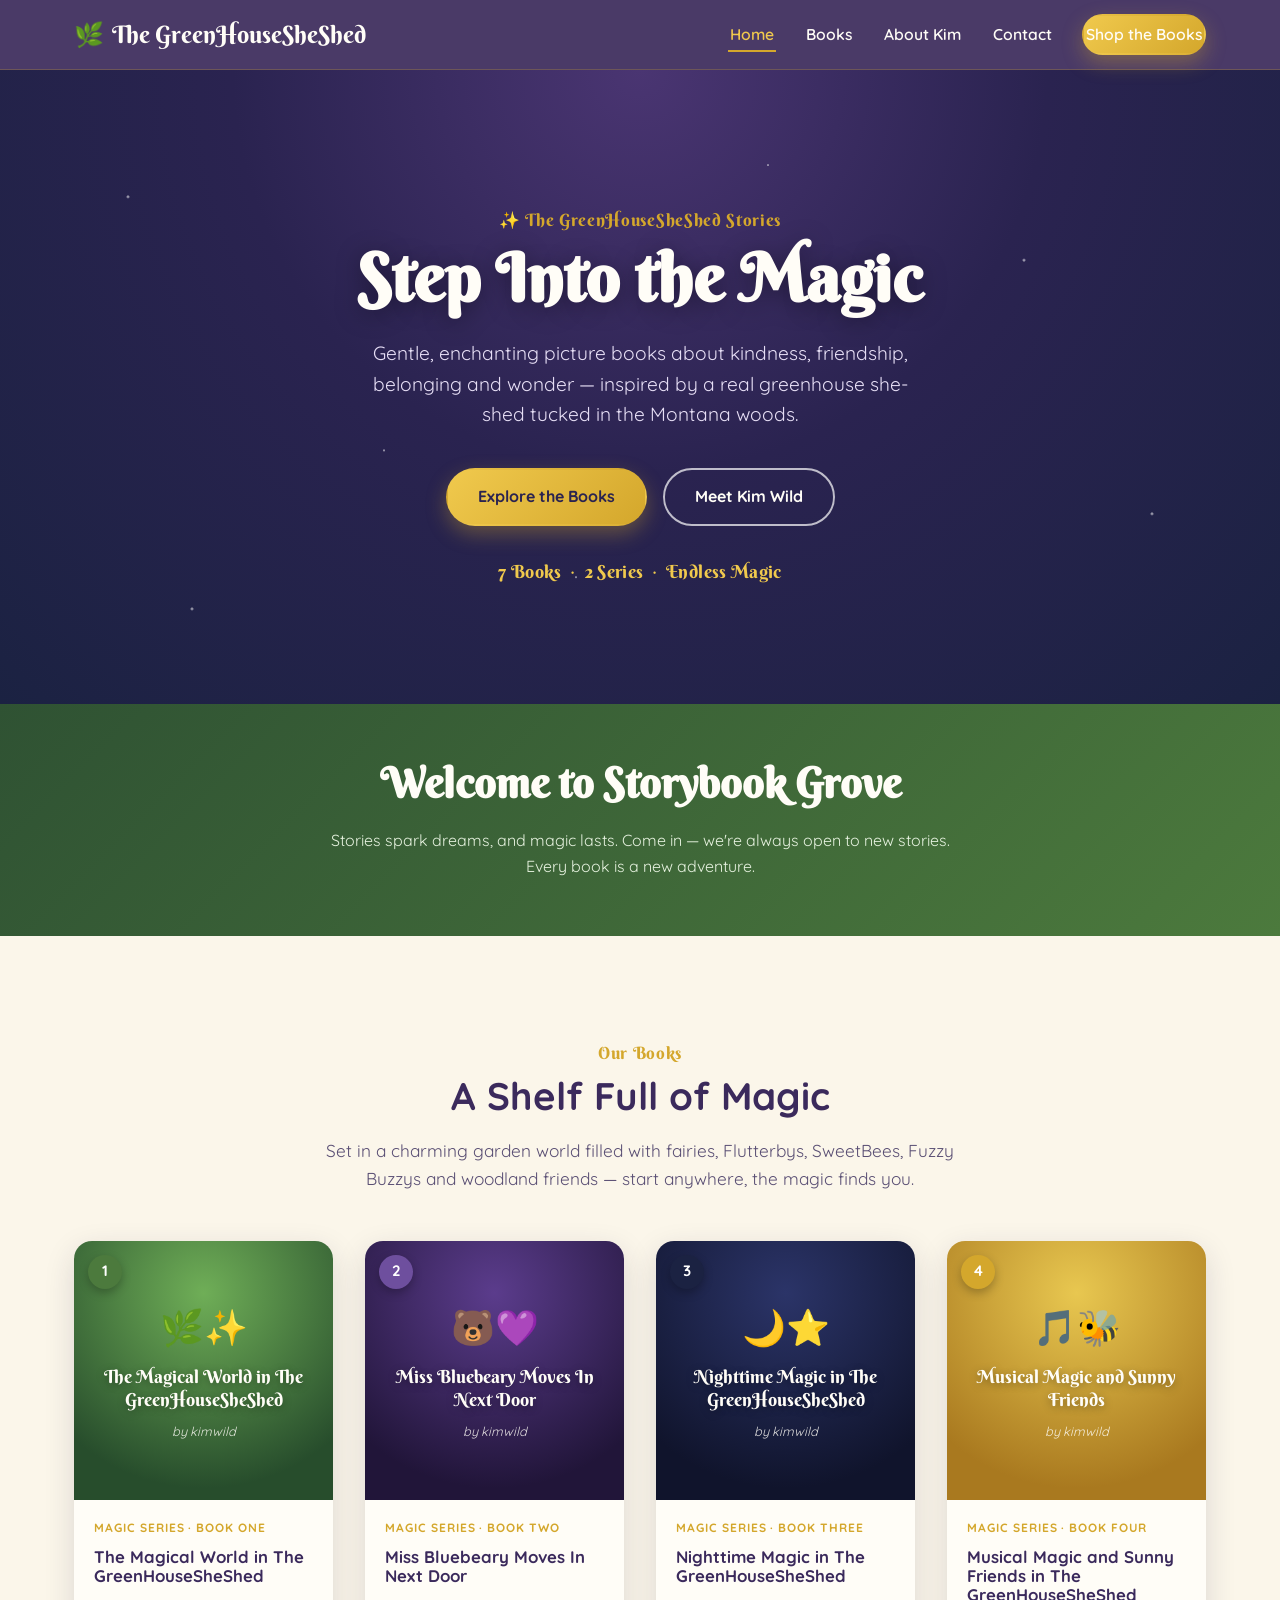
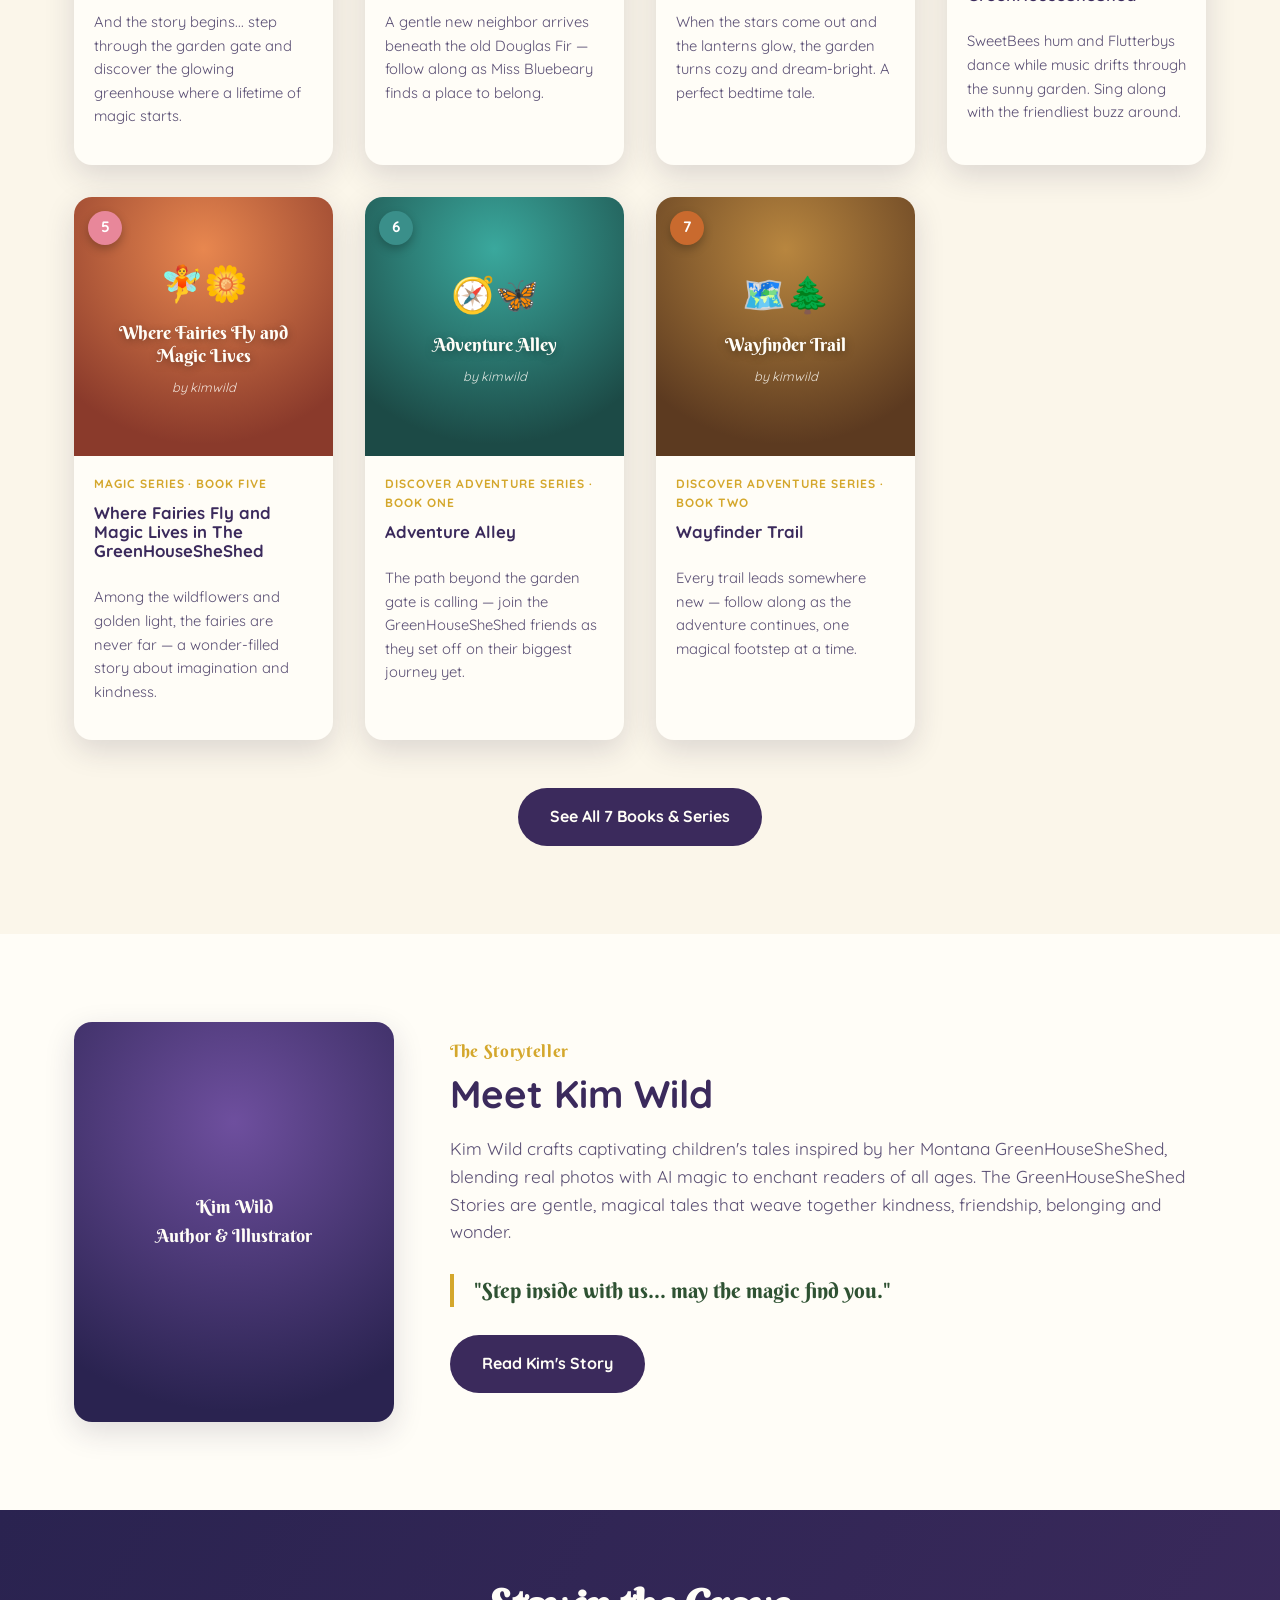
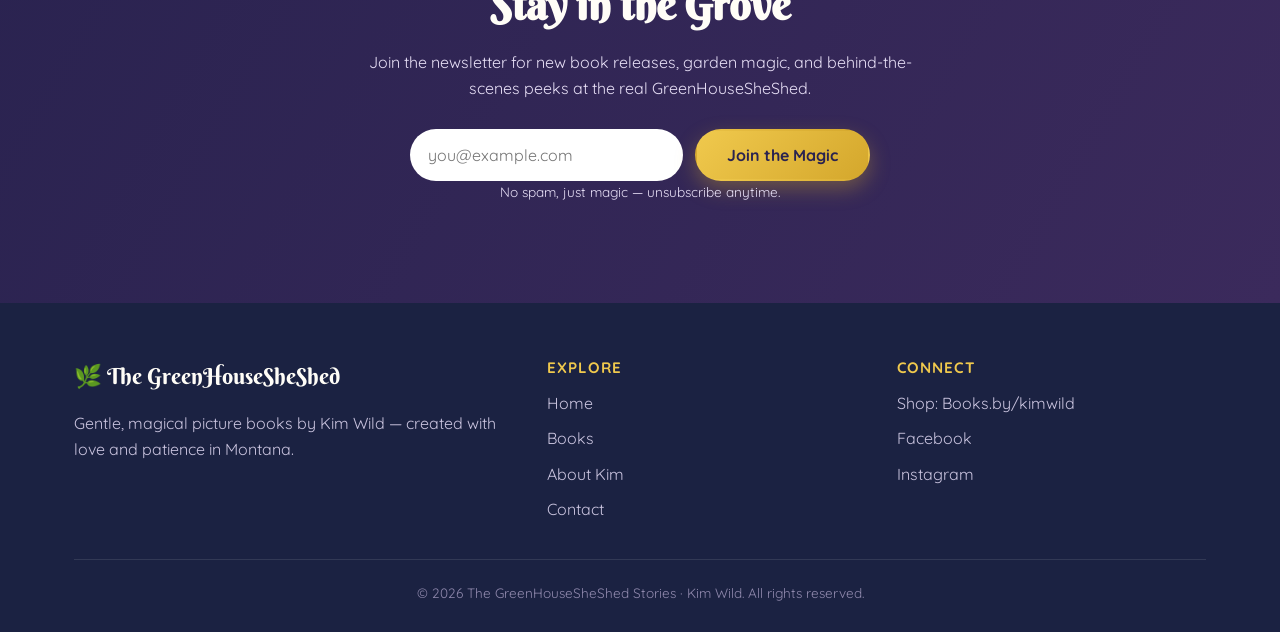
==== index.html @ 8b55487d "Build The GreenHouseSheShed Stories website Whimsical 4-page static site for Kim Wild's children's b" ====
<!doctype html>
<html lang="en">
<head>
<meta charset="UTF-8">
<meta name="viewport" content="width=device-width, initial-scale=1.0">
<title>The GreenHouseSheShed Stories | Children's Books by Kim Wild</title>
<meta name="description" content="Enchanting children's picture books by Kim Wild, inspired by her real Montana GreenHouseSheShed. 7 books, 2 series, endless magic. Meet fairies, Flutterbys, SweetBees and Miss Bluebeary the bear cub.">
<link rel="icon" href="data:image/svg+xml,<svg xmlns=%22http://www.w3.org/2000/svg%22 viewBox=%220 0 100 100%22><text y=%22.9em%22 font-size=%2290%22>🌿</text></svg>">
<link rel="stylesheet" href="assets/css/style.css">
</head>
<body>

<header class="site-header">
  <nav class="nav">
    <a href="index.html" class="logo"><span class="leaf">🌿</span> The GreenHouseSheShed</a>
    <ul class="nav-links">
      <li><a href="index.html" class="active">Home</a></li>
      <li><a href="books.html">Books</a></li>
      <li><a href="about.html">About Kim</a></li>
      <li><a href="contact.html">Contact</a></li>
      <li><a href="https://books.by/kimwild" target="_blank" rel="noopener" class="btn btn-gold btn-small">Shop the Books</a></li>
    </ul>
    <button class="nav-toggle" aria-label="Toggle menu" aria-expanded="false">☰</button>
  </nav>
</header>

<section class="hero">
  <div class="container hero-content">
    <p class="eyebrow">✨ The GreenHouseSheShed Stories</p>
    <h1>Step Into the Magic</h1>
    <p class="tagline">Gentle, enchanting picture books about kindness, friendship, belonging and wonder — inspired by a real greenhouse she-shed tucked in the Montana woods.</p>
    <div class="hero-cta">
      <a href="books.html" class="btn btn-gold">Explore the Books</a>
      <a href="about.html" class="btn btn-outline">Meet Kim Wild</a>
    </div>
    <p class="hero-stat">7 Books &nbsp;·&nbsp; 2 Series &nbsp;·&nbsp; Endless Magic</p>
  </div>
</section>

<section class="grove-banner">
  <div class="container">
    <h2>Welcome to Storybook Grove</h2>
    <p>Stories spark dreams, and magic lasts. Come in — we're always open to new stories. Every book is a new adventure.</p>
  </div>
</section>

<section id="books">
  <div class="container">
    <p class="eyebrow center" style="display:block">Our Books</p>
    <h2 class="section-title center">A Shelf Full of Magic</h2>
    <p class="section-lede center">Set in a charming garden world filled with fairies, Flutterbys, SweetBees, Fuzzy Buzzys and woodland friends — start anywhere, the magic finds you.</p>

    <div class="book-grid">

      <article class="book-card">
        <div class="book-number n1">1</div>
        <div class="cover cover-1">
          <img src="assets/images/covers/book-1-the-magical-world.jpg" alt="The Magical World in The GreenHouseSheShed book cover" loading="lazy" onerror="this.remove()">
          <div class="cover-fallback">
            <div class="glyph">🌿✨</div>
            <div class="cf-title">The Magical World in The GreenHouseSheShed</div>
            <div class="cf-by">by kimwild</div>
          </div>
        </div>
        <div class="book-body">
          <span class="book-series-tag">Magic Series · Book One</span>
          <h3 class="book-title">The Magical World in The GreenHouseSheShed</h3>
          <p class="book-blurb">And the story begins... step through the garden gate and discover the glowing greenhouse where a lifetime of magic starts.</p>
        </div>
      </article>

      <article class="book-card">
        <div class="book-number n2">2</div>
        <div class="cover cover-2">
          <img src="assets/images/covers/book-2-miss-bluebeary.jpg" alt="Miss Bluebeary Moves In Next Door book cover" loading="lazy" onerror="this.remove()">
          <div class="cover-fallback">
            <div class="glyph">🐻💜</div>
            <div class="cf-title">Miss Bluebeary Moves In Next Door</div>
            <div class="cf-by">by kimwild</div>
          </div>
        </div>
        <div class="book-body">
          <span class="book-series-tag">Magic Series · Book Two</span>
          <h3 class="book-title">Miss Bluebeary Moves In Next Door</h3>
          <p class="book-blurb">A gentle new neighbor arrives beneath the old Douglas Fir — follow along as Miss Bluebeary finds a place to belong.</p>
        </div>
      </article>

      <article class="book-card">
        <div class="book-number n3">3</div>
        <div class="cover cover-3">
          <img src="assets/images/covers/book-3-nighttime-magic.jpg" alt="Nighttime Magic in The GreenHouseSheShed book cover" loading="lazy" onerror="this.remove()">
          <div class="cover-fallback">
            <div class="glyph">🌙⭐</div>
            <div class="cf-title">Nighttime Magic in The GreenHouseSheShed</div>
            <div class="cf-by">by kimwild</div>
          </div>
        </div>
        <div class="book-body">
          <span class="book-series-tag">Magic Series · Book Three</span>
          <h3 class="book-title">Nighttime Magic in The GreenHouseSheShed</h3>
          <p class="book-blurb">When the stars come out and the lanterns glow, the garden turns cozy and dream-bright. A perfect bedtime tale.</p>
        </div>
      </article>

      <article class="book-card">
        <div class="book-number n4">4</div>
        <div class="cover cover-4">
          <img src="assets/images/covers/book-4-musical-magic.jpg" alt="Musical Magic and Sunny Friends in The GreenHouseSheShed book cover" loading="lazy" onerror="this.remove()">
          <div class="cover-fallback">
            <div class="glyph">🎵🐝</div>
            <div class="cf-title">Musical Magic and Sunny Friends</div>
            <div class="cf-by">by kimwild</div>
          </div>
        </div>
        <div class="book-body">
          <span class="book-series-tag">Magic Series · Book Four</span>
          <h3 class="book-title">Musical Magic and Sunny Friends in The GreenHouseSheShed</h3>
          <p class="book-blurb">SweetBees hum and Flutterbys dance while music drifts through the sunny garden. Sing along with the friendliest buzz around.</p>
        </div>
      </article>

      <article class="book-card">
        <div class="book-number n5">5</div>
        <div class="cover cover-5">
          <img src="assets/images/covers/book-5-where-fairies-fly.jpg" alt="Where Fairies Fly and Magic Lives book cover" loading="lazy" onerror="this.remove()">
          <div class="cover-fallback">
            <div class="glyph">🧚🌼</div>
            <div class="cf-title">Where Fairies Fly and Magic Lives</div>
            <div class="cf-by">by kimwild</div>
          </div>
        </div>
        <div class="book-body">
          <span class="book-series-tag">Magic Series · Book Five</span>
          <h3 class="book-title">Where Fairies Fly and Magic Lives in The GreenHouseSheShed</h3>
          <p class="book-blurb">Among the wildflowers and golden light, the fairies are never far — a wonder-filled story about imagination and kindness.</p>
        </div>
      </article>

      <article class="book-card">
        <div class="book-number n6">6</div>
        <div class="cover cover-6">
          <img src="assets/images/covers/book-6-adventure-alley.jpg" alt="Adventure Alley book cover" loading="lazy" onerror="this.remove()">
          <div class="cover-fallback">
            <div class="glyph">🧭🦋</div>
            <div class="cf-title">Adventure Alley</div>
            <div class="cf-by">by kimwild</div>
          </div>
        </div>
        <div class="book-body">
          <span class="book-series-tag">Discover Adventure Series · Book One</span>
          <h3 class="book-title">Adventure Alley</h3>
          <p class="book-blurb">The path beyond the garden gate is calling — join the GreenHouseSheShed friends as they set off on their biggest journey yet.</p>
        </div>
      </article>

      <article class="book-card">
        <div class="book-number n7">7</div>
        <div class="cover cover-7">
          <img src="assets/images/covers/book-7-wayfinder-trail.jpg" alt="Wayfinder Trail book cover" loading="lazy" onerror="this.remove()">
          <div class="cover-fallback">
            <div class="glyph">🗺️🌲</div>
            <div class="cf-title">Wayfinder Trail</div>
            <div class="cf-by">by kimwild</div>
          </div>
        </div>
        <div class="book-body">
          <span class="book-series-tag">Discover Adventure Series · Book Two</span>
          <h3 class="book-title">Wayfinder Trail</h3>
          <p class="book-blurb">Every trail leads somewhere new — follow along as the adventure continues, one magical footstep at a time.</p>
        </div>
      </article>

    </div>

    <div class="center" style="margin-top:48px">
      <a href="books.html" class="btn btn-purple">See All 7 Books &amp; Series</a>
    </div>
  </div>
</section>

<section style="background:var(--cream-light)">
  <div class="container about-grid">
    <div class="portrait">
      <img src="assets/images/author-kim-wild.jpg" alt="Kim Wild, author and illustrator" loading="lazy" onerror="this.remove()">
      <div class="portrait-fallback">Kim Wild<br>Author &amp; Illustrator</div>
    </div>
    <div>
      <p class="eyebrow">The Storyteller</p>
      <h2 class="section-title">Meet Kim Wild</h2>
      <p class="section-lede" style="max-width:none">Kim Wild crafts captivating children's tales inspired by her Montana GreenHouseSheShed, blending real photos with AI magic to enchant readers of all ages. The GreenHouseSheShed Stories are gentle, magical tales that weave together kindness, friendship, belonging and wonder.</p>
      <p class="pull-quote">"Step inside with us… may the magic find you."</p>
      <a href="about.html" class="btn btn-purple">Read Kim's Story</a>
    </div>
  </div>
</section>

<section class="cta-band">
  <div class="container">
    <h2>Stay in the Grove</h2>
    <p>Join the newsletter for new book releases, garden magic, and behind-the-scenes peeks at the real GreenHouseSheShed.</p>
    <form class="signup-form">
      <input type="email" placeholder="you@example.com" required aria-label="Email address">
      <button type="submit" class="btn btn-gold">Join the Magic</button>
    </form>
    <p class="form-note">No spam, just magic — unsubscribe anytime.</p>
  </div>
</section>

<footer class="site-footer">
  <div class="container">
    <div class="footer-grid">
      <div>
        <div class="footer-logo">🌿 The GreenHouseSheShed</div>
        <p>Gentle, magical picture books by Kim Wild — created with love and patience in Montana.</p>
      </div>
      <div class="footer-col">
        <h4>Explore</h4>
        <ul>
          <li><a href="index.html">Home</a></li>
          <li><a href="books.html">Books</a></li>
          <li><a href="about.html">About Kim</a></li>
          <li><a href="contact.html">Contact</a></li>
        </ul>
      </div>
      <div class="footer-col">
        <h4>Connect</h4>
        <ul>
          <li><a href="https://books.by/kimwild" target="_blank" rel="noopener">Shop: Books.by/kimwild</a></li>
          <li><a href="https://facebook.com/thegreenhousesheshed" target="_blank" rel="noopener">Facebook</a></li>
          <li><a href="https://instagram.com/byKimWild" target="_blank" rel="noopener">Instagram</a></li>
        </ul>
      </div>
    </div>
    <div class="footer-bottom">&copy; <span id="year"></span> The GreenHouseSheShed Stories · Kim Wild. All rights reserved.</div>
  </div>
</footer>

<script src="assets/js/main.js"></script>
<script>document.getElementById('year').textContent = new Date().getFullYear();</script>
</body>
</html>
---- assets/css/style.css ----
/* ==========================================================================
   The GreenHouseSheShed Stories — site styles
   ========================================================================== */

@import url('https://fonts.googleapis.com/css2?family=Berkshire+Swash&family=Quicksand:wght@400;500;600;700&display=swap');

:root {
  --purple-deep: #3b2a5c;
  --purple-twilight: #2a2350;
  --purple-soft: #6e4f9e;
  --green-forest: #2f5233;
  --green-meadow: #4c7a3d;
  --green-light: #7fae62;
  --gold: #d4a72c;
  --gold-light: #f0c94d;
  --pink: #e8879a;
  --teal: #3a8f8a;
  --blue-night: #1b2242;
  --cream: #fbf6ea;
  --cream-light: #fffdf7;
  --ink: #2b2340;
  --ink-soft: #5a4f74;
  --shadow: 0 10px 30px rgba(43, 35, 64, 0.15);
  --radius: 18px;
  --font-display: 'Berkshire Swash', cursive;
  --font-body: 'Quicksand', sans-serif;
}

* { box-sizing: border-box; }

html { scroll-behavior: smooth; }

body {
  margin: 0;
  font-family: var(--font-body);
  color: var(--ink);
  background: var(--cream);
  line-height: 1.6;
  overflow-x: hidden;
}

img { max-width: 100%; display: block; }

a { color: inherit; text-decoration: none; }

h1, h2, h3, h4 { margin: 0 0 0.5em; font-weight: 700; line-height: 1.15; }

.container {
  width: 100%;
  max-width: 1180px;
  margin: 0 auto;
  padding: 0 24px;
}

.eyebrow {
  display: inline-block;
  font-family: var(--font-display);
  font-size: 1.05rem;
  color: var(--gold);
  letter-spacing: 0.04em;
  margin-bottom: 0.4em;
}

.section-title {
  font-size: clamp(1.8rem, 3vw, 2.6rem);
  color: var(--purple-deep);
}

.section-lede {
  max-width: 640px;
  color: var(--ink-soft);
  font-size: 1.08rem;
}

.center { text-align: center; margin-left: auto; margin-right: auto; }

section { padding: 88px 0; position: relative; }

.divider {
  display: flex;
  justify-content: center;
  margin: 8px 0 40px;
  color: var(--gold);
  font-size: 1.3rem;
  letter-spacing: 0.5em;
  opacity: 0.7;
}

/* ---------- Buttons ---------- */

.btn {
  display: inline-flex;
  align-items: center;
  gap: 8px;
  padding: 14px 30px;
  border-radius: 999px;
  font-family: var(--font-body);
  font-weight: 700;
  font-size: 1rem;
  border: 2px solid transparent;
  cursor: pointer;
  transition: transform 0.2s ease, box-shadow 0.2s ease, background 0.2s ease, color 0.2s ease;
}

.btn:hover { transform: translateY(-2px); }

.btn-gold {
  background: linear-gradient(135deg, var(--gold-light), var(--gold));
  color: var(--purple-twilight);
  box-shadow: 0 8px 20px rgba(212, 167, 44, 0.35);
}
.btn-gold:hover { box-shadow: 0 12px 26px rgba(212, 167, 44, 0.45); }

.btn-outline {
  background: transparent;
  border-color: rgba(255, 255, 255, 0.7);
  color: var(--cream-light);
}
.btn-outline:hover { background: rgba(255, 255, 255, 0.12); }

.btn-purple {
  background: var(--purple-deep);
  color: var(--cream-light);
}
.btn-purple:hover { background: var(--purple-twilight); }

.btn-small { padding: 10px 20px; font-size: 0.9rem; }

/* ---------- Header / Nav ---------- */

.site-header {
  position: sticky;
  top: 0;
  z-index: 100;
  background: rgba(59, 42, 92, 0.92);
  backdrop-filter: blur(8px);
  border-bottom: 1px solid rgba(212, 167, 44, 0.25);
}

.nav {
  display: flex;
  align-items: center;
  justify-content: space-between;
  padding: 14px 24px;
  max-width: 1180px;
  margin: 0 auto;
}

.logo {
  font-family: var(--font-display);
  font-size: 1.5rem;
  color: var(--cream-light);
  display: flex;
  align-items: center;
  gap: 8px;
}
.logo .leaf { color: var(--green-light); }

.nav-links {
  display: flex;
  align-items: center;
  gap: 28px;
  list-style: none;
  margin: 0;
  padding: 0;
}

.nav-links a {
  color: var(--cream-light);
  font-weight: 600;
  font-size: 0.98rem;
  padding: 6px 2px;
  border-bottom: 2px solid transparent;
  transition: border-color 0.2s ease, color 0.2s ease;
}

.nav-links a:hover,
.nav-links a.active {
  border-color: var(--gold);
  color: var(--gold-light);
}

.nav-toggle {
  display: none;
  background: none;
  border: none;
  color: var(--cream-light);
  font-size: 1.6rem;
  cursor: pointer;
}

/* ---------- Hero ---------- */

.hero {
  position: relative;
  padding: 120px 0 100px;
  background: radial-gradient(ellipse at top, #4a3572 0%, var(--purple-twilight) 45%, var(--blue-night) 100%);
  color: var(--cream-light);
  overflow: hidden;
  text-align: center;
}

.hero::before,
.hero::after {
  content: '';
  position: absolute;
  inset: 0;
  background-image:
    radial-gradient(2px 2px at 10% 20%, #fff, transparent),
    radial-gradient(2px 2px at 80% 30%, #fff, transparent),
    radial-gradient(1.5px 1.5px at 60% 15%, #fff, transparent),
    radial-gradient(1.5px 1.5px at 30% 60%, #fff, transparent),
    radial-gradient(2px 2px at 90% 70%, #fff, transparent),
    radial-gradient(1.5px 1.5px at 45% 80%, #fff, transparent),
    radial-gradient(2px 2px at 15% 85%, #fff, transparent);
  opacity: 0.55;
  animation: twinkle 4s ease-in-out infinite alternate;
  pointer-events: none;
}
.hero::after { animation-delay: 2s; opacity: 0.3; }

@keyframes twinkle {
  from { opacity: 0.2; }
  to { opacity: 0.6; }
}

.hero-content { position: relative; z-index: 2; max-width: 760px; margin: 0 auto; }

.hero h1 {
  font-family: var(--font-display);
  font-size: clamp(2.4rem, 5.5vw, 4.2rem);
  color: var(--cream-light);
  text-shadow: 0 4px 24px rgba(0,0,0,0.35);
  margin-bottom: 0.3em;
}

.hero p.tagline {
  font-size: 1.2rem;
  color: #e6def5;
  max-width: 560px;
  margin: 0 auto 2em;
}

.hero-cta { display: flex; gap: 16px; justify-content: center; flex-wrap: wrap; margin-bottom: 2em; }

.hero-stat {
  font-family: var(--font-display);
  color: var(--gold-light);
  font-size: 1.1rem;
  letter-spacing: 0.02em;
}

.greenhouse-silhouette {
  position: absolute;
  bottom: -10px;
  left: 50%;
  transform: translateX(-50%);
  width: min(900px, 120%);
  opacity: 0.9;
  z-index: 1;
}

/* ---------- Storybook Grove banner ---------- */

.grove-banner {
  background: linear-gradient(135deg, var(--green-forest), var(--green-meadow));
  color: var(--cream-light);
  padding: 56px 0;
  text-align: center;
}
.grove-banner h2 {
  font-family: var(--font-display);
  font-size: clamp(1.8rem, 3.5vw, 2.6rem);
  color: var(--cream-light);
}
.grove-banner p { color: #e5f1de; max-width: 620px; margin: 0 auto; }

/* ---------- Book shelf / grid ---------- */

.book-grid {
  display: grid;
  grid-template-columns: repeat(auto-fit, minmax(210px, 1fr));
  gap: 32px;
  margin-top: 48px;
}

.book-card {
  background: var(--cream-light);
  border-radius: var(--radius);
  box-shadow: var(--shadow);
  overflow: hidden;
  display: flex;
  flex-direction: column;
  transition: transform 0.25s ease, box-shadow 0.25s ease;
  position: relative;
}
.book-card:hover { transform: translateY(-6px); box-shadow: 0 18px 38px rgba(43,35,64,0.22); }

.book-number {
  position: absolute;
  top: 14px;
  left: 14px;
  z-index: 3;
  width: 34px;
  height: 34px;
  border-radius: 50%;
  display: flex;
  align-items: center;
  justify-content: center;
  color: #fff;
  font-weight: 700;
  font-size: 0.95rem;
  box-shadow: 0 4px 10px rgba(0,0,0,0.25);
}
.n1 { background: var(--green-meadow); }
.n2 { background: var(--purple-soft); }
.n3 { background: var(--blue-night); }
.n4 { background: var(--gold); }
.n5 { background: var(--pink); }
.n6 { background: var(--teal); }
.n7 { background: #c96a2e; }

.cover {
  position: relative;
  aspect-ratio: 1 / 1;
  overflow: hidden;
}
.cover img {
  position: absolute;
  inset: 0;
  width: 100%;
  height: 100%;
  object-fit: cover;
  z-index: 2;
}
.cover-fallback {
  position: absolute;
  inset: 0;
  display: flex;
  flex-direction: column;
  align-items: center;
  justify-content: center;
  text-align: center;
  padding: 20px;
  color: var(--cream-light);
}
.cover-fallback .glyph { font-size: 2.2rem; margin-bottom: 10px; }
.cover-fallback .cf-title {
  font-family: var(--font-display);
  font-size: 1.15rem;
  line-height: 1.25;
  text-shadow: 0 2px 8px rgba(0,0,0,0.35);
}
.cover-fallback .cf-by {
  margin-top: 10px;
  font-size: 0.8rem;
  opacity: 0.85;
  font-style: italic;
}

.cover-1 .cover-fallback { background: radial-gradient(circle at 50% 20%, #6fae57, #274d2c 80%); }
.cover-2 .cover-fallback { background: radial-gradient(circle at 50% 20%, #5b3c8c, #211539 80%); }
.cover-3 .cover-fallback { background: radial-gradient(circle at 50% 20%, #2b3468, #10142c 80%); }
.cover-4 .cover-fallback { background: radial-gradient(circle at 50% 20%, #e8c750, #a9791f 80%); }
.cover-5 .cover-fallback { background: radial-gradient(circle at 50% 20%, #e8874f, #8a3a2b 80%); }
.cover-6 .cover-fallback { background: radial-gradient(circle at 50% 20%, #3aa89d, #1c4a46 80%); }
.cover-7 .cover-fallback { background: radial-gradient(circle at 50% 20%, #b8863f, #5c3a20 80%); }

.book-body { padding: 18px 20px 22px; display: flex; flex-direction: column; gap: 10px; flex: 1; }
.book-series-tag { font-size: 0.75rem; text-transform: uppercase; letter-spacing: 0.08em; color: var(--gold); font-weight: 700; }
.book-title { font-size: 1.05rem; color: var(--purple-deep); margin: 0; }
.book-blurb { font-size: 0.92rem; color: var(--ink-soft); flex: 1; }

/* ---------- Series section ---------- */

.series-block { margin-top: 64px; }
.series-header { display: flex; align-items: baseline; gap: 14px; flex-wrap: wrap; margin-bottom: 8px; }
.series-header h3 { font-family: var(--font-display); color: var(--purple-deep); font-size: 1.7rem; margin: 0; }
.series-header .series-count { color: var(--ink-soft); font-size: 0.95rem; }
.trail-names {
  display: flex; gap: 10px; flex-wrap: wrap; margin: 14px 0 0;
}
.trail-names span {
  background: var(--cream);
  border: 1px solid rgba(212,167,44,0.4);
  color: var(--purple-deep);
  padding: 6px 14px;
  border-radius: 999px;
  font-size: 0.85rem;
  font-weight: 600;
}

/* ---------- About / two-column ---------- */

.about-grid {
  display: grid;
  grid-template-columns: 320px 1fr;
  gap: 56px;
  align-items: start;
}

.portrait {
  position: relative;
  aspect-ratio: 4/5;
  border-radius: var(--radius);
  overflow: hidden;
  box-shadow: var(--shadow);
}
.portrait img { position: absolute; inset: 0; width: 100%; height: 100%; object-fit: cover; z-index: 2; }
.portrait-fallback {
  position: absolute; inset: 0;
  background: radial-gradient(circle at 50% 25%, #6e4f9e, #2a2350 85%);
  display: flex; align-items: center; justify-content: center;
  color: var(--cream-light); font-family: var(--font-display); font-size: 1.1rem;
  text-align: center; padding: 20px;
}

.pull-quote {
  font-family: var(--font-display);
  font-size: 1.3rem;
  color: var(--green-forest);
  border-left: 4px solid var(--gold);
  padding-left: 20px;
  margin: 28px 0;
}

/* ---------- Real story panel ---------- */

.story-panel {
  background: var(--purple-deep);
  color: var(--cream-light);
  border-radius: var(--radius);
  padding: 44px;
  box-shadow: var(--shadow);
}
.story-panel h3 { font-family: var(--font-display); color: var(--gold-light); font-size: 1.6rem; }
.story-panel p { color: #e6def5; }
.story-signoff { font-family: var(--font-display); color: var(--gold-light); font-size: 1.2rem; margin-top: 20px; }

.chip-row { display: flex; flex-wrap: wrap; gap: 12px; margin-top: 20px; }
.chip {
  background: rgba(255,255,255,0.08);
  border: 1px solid rgba(240,201,77,0.4);
  padding: 8px 16px;
  border-radius: 999px;
  font-size: 0.88rem;
  color: var(--gold-light);
}

/* ---------- Newsletter / CTA band ---------- */

.cta-band {
  background: linear-gradient(120deg, var(--purple-twilight), var(--purple-deep));
  color: var(--cream-light);
  text-align: center;
  padding: 72px 0;
}
.cta-band h2 { font-family: var(--font-display); color: var(--cream-light); font-size: clamp(1.8rem, 3.5vw, 2.6rem); }
.cta-band p { color: #e6def5; max-width: 560px; margin: 0 auto 28px; }

.signup-form {
  display: flex;
  gap: 12px;
  max-width: 460px;
  margin: 0 auto;
  flex-wrap: wrap;
  justify-content: center;
}
.signup-form input[type="email"] {
  flex: 1;
  min-width: 220px;
  padding: 14px 18px;
  border-radius: 999px;
  border: none;
  font-family: var(--font-body);
  font-size: 1rem;
}
.form-note { margin-top: 14px; font-size: 0.85rem; color: #cabfe4; }

/* ---------- Contact page ---------- */

.contact-grid {
  display: grid;
  grid-template-columns: 1fr 1fr;
  gap: 48px;
  align-items: start;
}

.contact-form { display: flex; flex-direction: column; gap: 16px; }
.contact-form label { font-weight: 700; color: var(--purple-deep); font-size: 0.92rem; }
.contact-form input,
.contact-form textarea {
  width: 100%;
  padding: 13px 16px;
  border-radius: 12px;
  border: 1.5px solid #ddd0f0;
  font-family: var(--font-body);
  font-size: 1rem;
  background: var(--cream-light);
}
.contact-form textarea { min-height: 140px; resize: vertical; }

.social-panel {
  background: var(--cream-light);
  border-radius: var(--radius);
  padding: 36px;
  box-shadow: var(--shadow);
}
.social-list { list-style: none; padding: 0; margin: 18px 0 0; display: flex; flex-direction: column; gap: 14px; }
.social-list a {
  display: flex; align-items: center; gap: 12px;
  padding: 14px 18px;
  background: var(--cream);
  border-radius: 14px;
  font-weight: 700;
  color: var(--purple-deep);
  transition: background 0.2s ease, transform 0.2s ease;
}
.social-list a:hover { background: #f1e7d6; transform: translateX(4px); }
.social-list .icon { font-size: 1.3rem; }

/* ---------- Footer ---------- */

.site-footer {
  background: var(--blue-night);
  color: #c9c3de;
  padding: 56px 0 28px;
}
.footer-grid {
  display: grid;
  grid-template-columns: 1.4fr 1fr 1fr;
  gap: 40px;
  margin-bottom: 36px;
}
.footer-logo { font-family: var(--font-display); color: var(--cream-light); font-size: 1.4rem; margin-bottom: 10px; }
.footer-col h4 { color: var(--gold-light); font-size: 0.95rem; text-transform: uppercase; letter-spacing: 0.06em; margin-bottom: 14px; }
.footer-col ul { list-style: none; padding: 0; margin: 0; display: flex; flex-direction: column; gap: 10px; }
.footer-col a:hover { color: var(--gold-light); }
.footer-bottom {
  border-top: 1px solid rgba(255,255,255,0.1);
  padding-top: 22px;
  text-align: center;
  font-size: 0.85rem;
  color: #9089ad;
}

/* ---------- Page hero (interior pages) ---------- */

.page-hero {
  background: radial-gradient(ellipse at top, #4a3572 0%, var(--purple-twilight) 45%, var(--blue-night) 100%);
  color: var(--cream-light);
  padding: 90px 0 70px;
  text-align: center;
}
.page-hero .eyebrow { color: var(--gold-light); }
.page-hero h1 { font-family: var(--font-display); font-size: clamp(2rem, 4.5vw, 3.2rem); }
.page-hero p { color: #e6def5; max-width: 560px; margin: 0 auto; }

/* ---------- Responsive ---------- */

@media (max-width: 860px) {
  .about-grid, .contact-grid { grid-template-columns: 1fr; }
  .footer-grid { grid-template-columns: 1fr 1fr; }
}

@media (max-width: 720px) {
  .nav-links {
    position: absolute;
    top: 100%;
    left: 0;
    right: 0;
    background: var(--purple-deep);
    flex-direction: column;
    align-items: flex-start;
    padding: 20px 24px;
    gap: 16px;
    display: none;
    border-bottom: 1px solid rgba(212,167,44,0.3);
  }
  .nav-links.open { display: flex; }
  .nav-toggle { display: block; }
  .footer-grid { grid-template-columns: 1fr; }
  section { padding: 64px 0; }
  .story-panel { padding: 28px; }
}
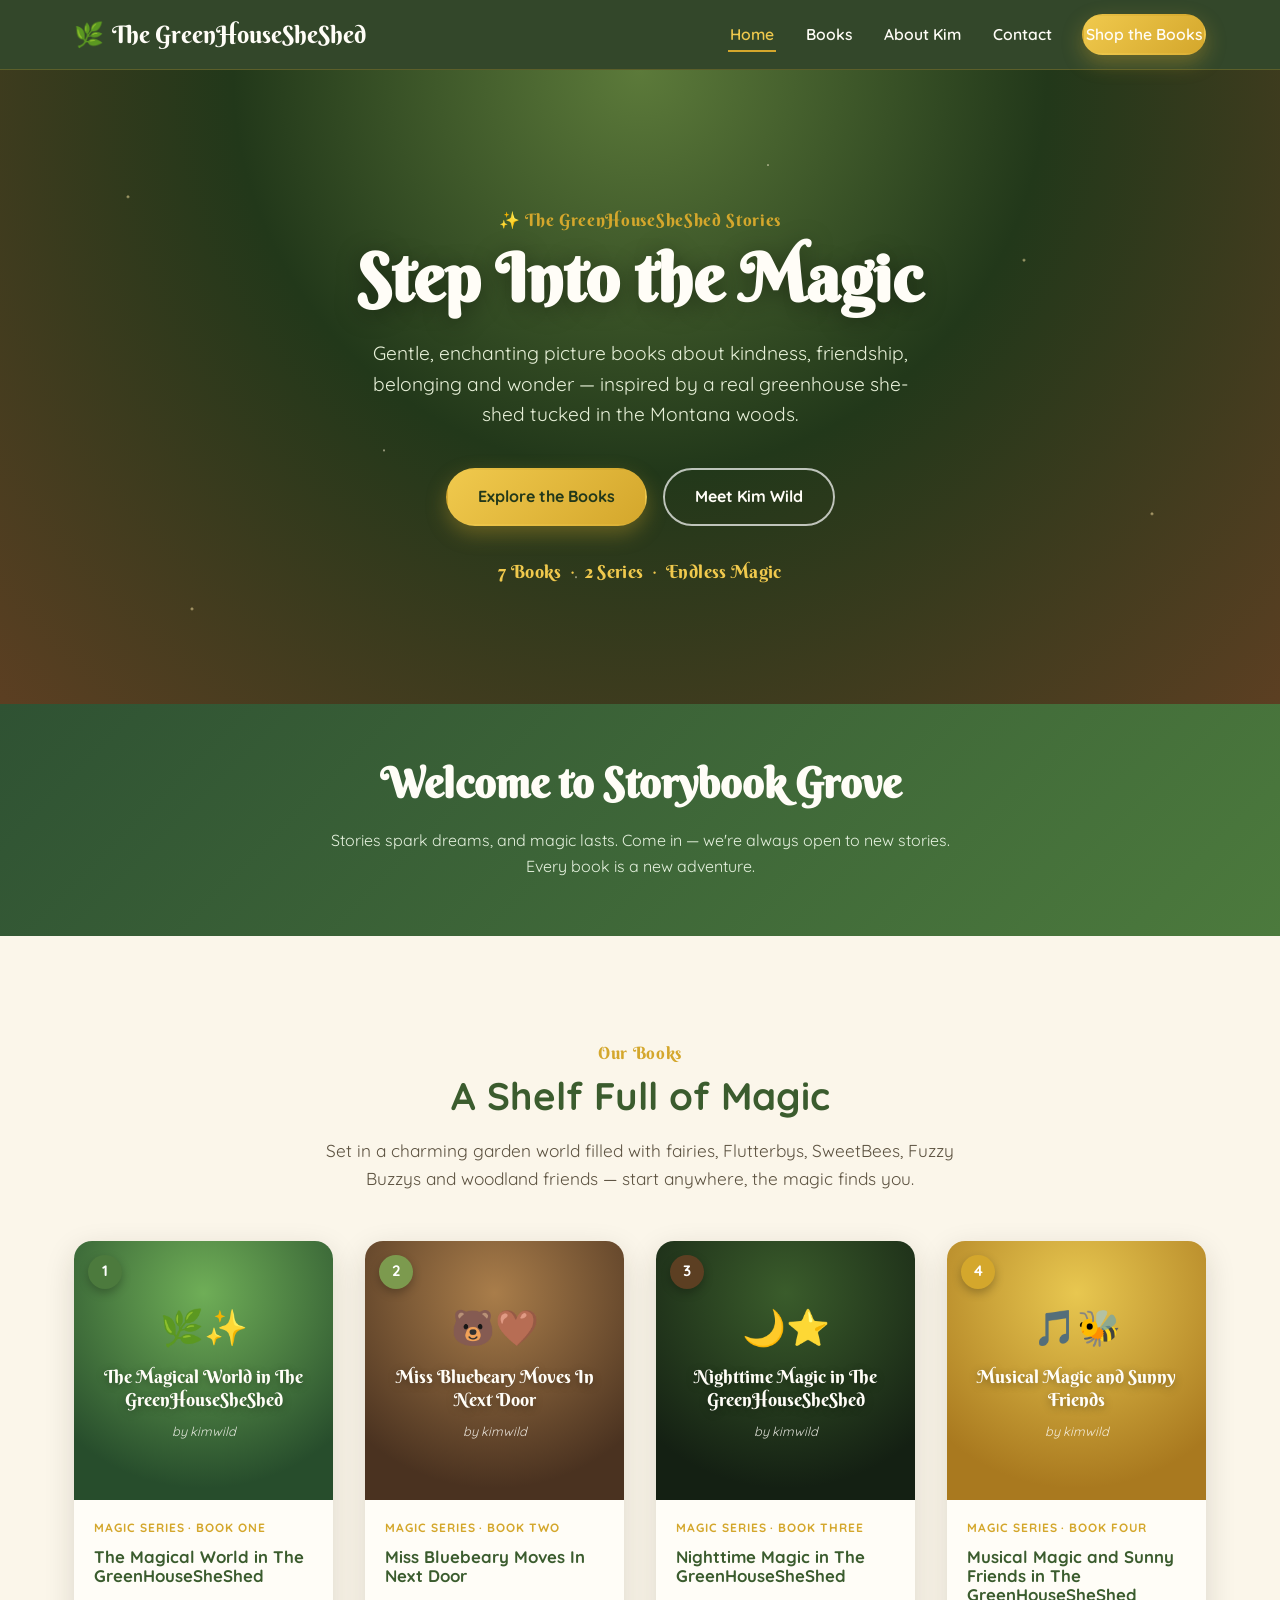
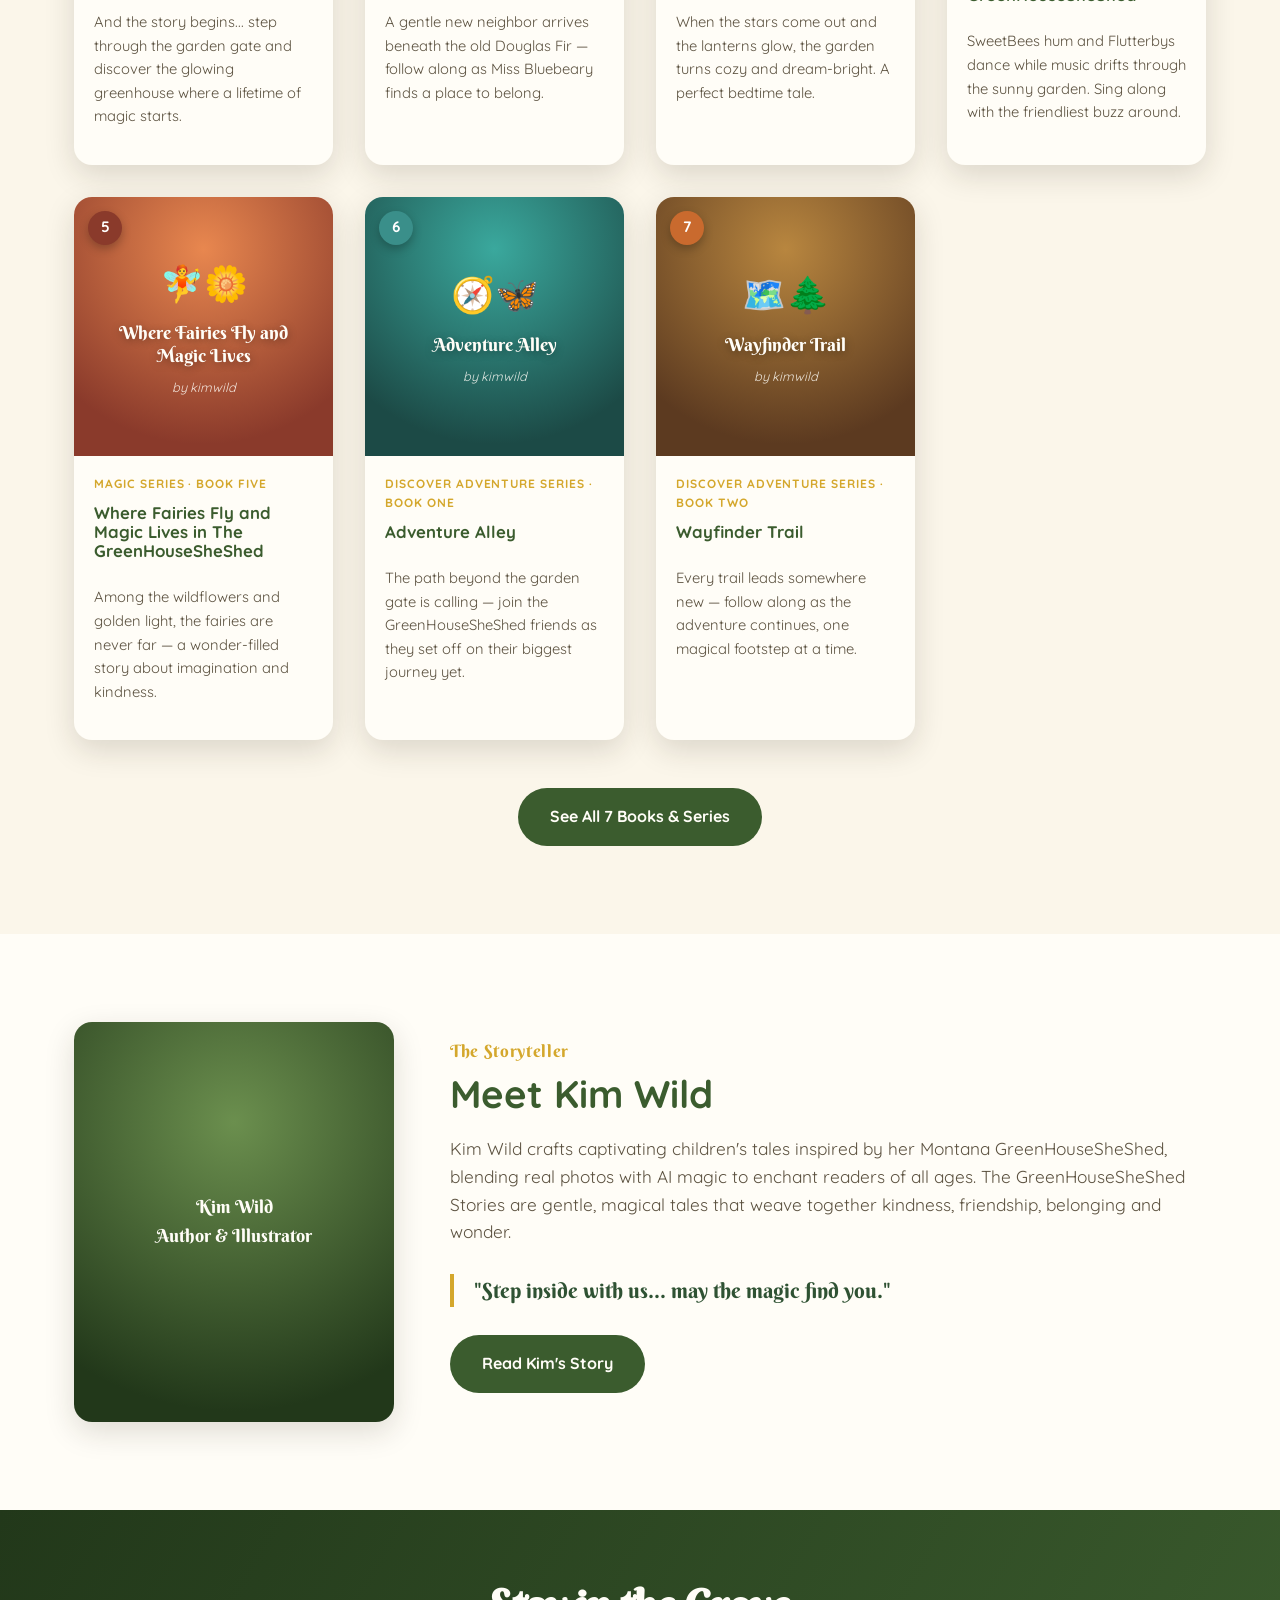
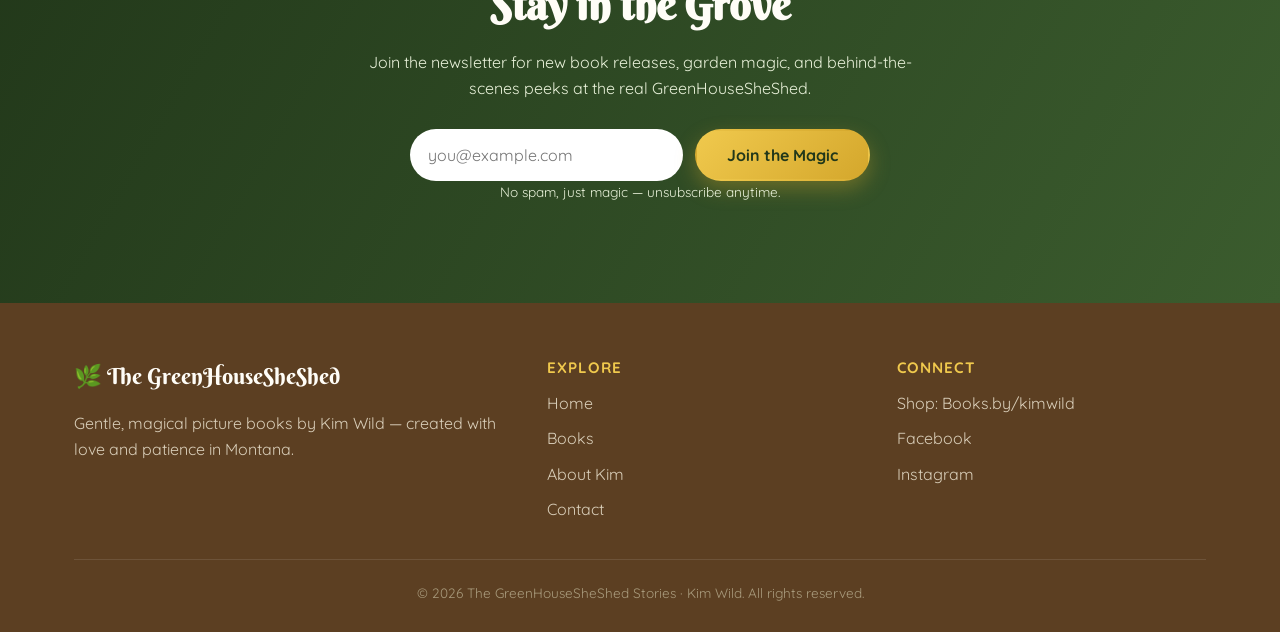
==== commit c2fb0001: "Retheme site from purple to warm golden-green palette Swap the deep purple/night-blue color system f" ====
--- a/index.html
+++ b/index.html
@@ -74,7 +74,7 @@
         <div class="cover cover-2">
           <img src="assets/images/covers/book-2-miss-bluebeary.jpg" alt="Miss Bluebeary Moves In Next Door book cover" loading="lazy" onerror="this.remove()">
           <div class="cover-fallback">
-            <div class="glyph">🐻💜</div>
+            <div class="glyph">🐻🤎</div>
             <div class="cf-title">Miss Bluebeary Moves In Next Door</div>
             <div class="cf-by">by kimwild</div>
           </div>
@@ -174,7 +174,7 @@
     </div>
 
     <div class="center" style="margin-top:48px">
-      <a href="books.html" class="btn btn-purple">See All 7 Books &amp; Series</a>
+      <a href="books.html" class="btn btn-forest">See All 7 Books &amp; Series</a>
     </div>
   </div>
 </section>
@@ -190,7 +190,7 @@
       <h2 class="section-title">Meet Kim Wild</h2>
       <p class="section-lede" style="max-width:none">Kim Wild crafts captivating children's tales inspired by her Montana GreenHouseSheShed, blending real photos with AI magic to enchant readers of all ages. The GreenHouseSheShed Stories are gentle, magical tales that weave together kindness, friendship, belonging and wonder.</p>
       <p class="pull-quote">"Step inside with us… may the magic find you."</p>
-      <a href="about.html" class="btn btn-purple">Read Kim's Story</a>
+      <a href="about.html" class="btn btn-forest">Read Kim's Story</a>
     </div>
   </div>
 </section>
--- a/assets/css/style.css
+++ b/assets/css/style.css
@@ -5,22 +5,22 @@
 @import url('https://fonts.googleapis.com/css2?family=Berkshire+Swash&family=Quicksand:wght@400;500;600;700&display=swap');
 
 :root {
-  --purple-deep: #3b2a5c;
-  --purple-twilight: #2a2350;
-  --purple-soft: #6e4f9e;
+  --forest-deep: #3b5c2e;
+  --forest-twilight: #22381a;
+  --moss: #7c9a4e;
   --green-forest: #2f5233;
   --green-meadow: #4c7a3d;
   --green-light: #7fae62;
   --gold: #d4a72c;
   --gold-light: #f0c94d;
-  --pink: #e8879a;
+  --rust: #8a3a2b;
   --teal: #3a8f8a;
-  --blue-night: #1b2242;
+  --bark: #5c3f22;
   --cream: #fbf6ea;
   --cream-light: #fffdf7;
-  --ink: #2b2340;
-  --ink-soft: #5a4f74;
-  --shadow: 0 10px 30px rgba(43, 35, 64, 0.15);
+  --ink: #2e2417;
+  --ink-soft: #5c5240;
+  --shadow: 0 10px 30px rgba(43, 35, 20, 0.15);
   --radius: 18px;
   --font-display: 'Berkshire Swash', cursive;
   --font-body: 'Quicksand', sans-serif;
@@ -63,7 +63,7 @@
 
 .section-title {
   font-size: clamp(1.8rem, 3vw, 2.6rem);
-  color: var(--purple-deep);
+  color: var(--forest-deep);
 }
 
 .section-lede {
@@ -106,7 +106,7 @@
 
 .btn-gold {
   background: linear-gradient(135deg, var(--gold-light), var(--gold));
-  color: var(--purple-twilight);
+  color: var(--forest-twilight);
   box-shadow: 0 8px 20px rgba(212, 167, 44, 0.35);
 }
 .btn-gold:hover { box-shadow: 0 12px 26px rgba(212, 167, 44, 0.45); }
@@ -118,11 +118,11 @@
 }
 .btn-outline:hover { background: rgba(255, 255, 255, 0.12); }
 
-.btn-purple {
-  background: var(--purple-deep);
-  color: var(--cream-light);
-}
-.btn-purple:hover { background: var(--purple-twilight); }
+.btn-forest {
+  background: var(--forest-deep);
+  color: var(--cream-light);
+}
+.btn-forest:hover { background: var(--forest-twilight); }
 
 .btn-small { padding: 10px 20px; font-size: 0.9rem; }
 
@@ -132,7 +132,7 @@
   position: sticky;
   top: 0;
   z-index: 100;
-  background: rgba(59, 42, 92, 0.92);
+  background: rgba(34, 56, 26, 0.92);
   backdrop-filter: blur(8px);
   border-bottom: 1px solid rgba(212, 167, 44, 0.25);
 }
@@ -194,7 +194,7 @@
 .hero {
   position: relative;
   padding: 120px 0 100px;
-  background: radial-gradient(ellipse at top, #4a3572 0%, var(--purple-twilight) 45%, var(--blue-night) 100%);
+  background: radial-gradient(ellipse at top, #5c7a3a 0%, var(--forest-twilight) 45%, var(--bark) 100%);
   color: var(--cream-light);
   overflow: hidden;
   text-align: center;
@@ -206,13 +206,13 @@
   position: absolute;
   inset: 0;
   background-image:
-    radial-gradient(2px 2px at 10% 20%, #fff, transparent),
-    radial-gradient(2px 2px at 80% 30%, #fff, transparent),
-    radial-gradient(1.5px 1.5px at 60% 15%, #fff, transparent),
-    radial-gradient(1.5px 1.5px at 30% 60%, #fff, transparent),
-    radial-gradient(2px 2px at 90% 70%, #fff, transparent),
-    radial-gradient(1.5px 1.5px at 45% 80%, #fff, transparent),
-    radial-gradient(2px 2px at 15% 85%, #fff, transparent);
+    radial-gradient(2px 2px at 10% 20%, #ffe9a8, transparent),
+    radial-gradient(2px 2px at 80% 30%, #ffe9a8, transparent),
+    radial-gradient(1.5px 1.5px at 60% 15%, #fff5d6, transparent),
+    radial-gradient(1.5px 1.5px at 30% 60%, #fff5d6, transparent),
+    radial-gradient(2px 2px at 90% 70%, #ffe9a8, transparent),
+    radial-gradient(1.5px 1.5px at 45% 80%, #fff5d6, transparent),
+    radial-gradient(2px 2px at 15% 85%, #ffe9a8, transparent);
   opacity: 0.55;
   animation: twinkle 4s ease-in-out infinite alternate;
   pointer-events: none;
@@ -236,7 +236,7 @@
 
 .hero p.tagline {
   font-size: 1.2rem;
-  color: #e6def5;
+  color: #e7f0d8;
   max-width: 560px;
   margin: 0 auto 2em;
 }
@@ -294,7 +294,7 @@
   transition: transform 0.25s ease, box-shadow 0.25s ease;
   position: relative;
 }
-.book-card:hover { transform: translateY(-6px); box-shadow: 0 18px 38px rgba(43,35,64,0.22); }
+.book-card:hover { transform: translateY(-6px); box-shadow: 0 18px 38px rgba(43,35,20,0.22); }
 
 .book-number {
   position: absolute;
@@ -313,10 +313,10 @@
   box-shadow: 0 4px 10px rgba(0,0,0,0.25);
 }
 .n1 { background: var(--green-meadow); }
-.n2 { background: var(--purple-soft); }
-.n3 { background: var(--blue-night); }
+.n2 { background: var(--moss); }
+.n3 { background: var(--bark); }
 .n4 { background: var(--gold); }
-.n5 { background: var(--pink); }
+.n5 { background: var(--rust); }
 .n6 { background: var(--teal); }
 .n7 { background: #c96a2e; }
 
@@ -359,8 +359,8 @@
 }
 
 .cover-1 .cover-fallback { background: radial-gradient(circle at 50% 20%, #6fae57, #274d2c 80%); }
-.cover-2 .cover-fallback { background: radial-gradient(circle at 50% 20%, #5b3c8c, #211539 80%); }
-.cover-3 .cover-fallback { background: radial-gradient(circle at 50% 20%, #2b3468, #10142c 80%); }
+.cover-2 .cover-fallback { background: radial-gradient(circle at 50% 20%, #a97d4a, #4a3220 80%); }
+.cover-3 .cover-fallback { background: radial-gradient(circle at 50% 20%, #3a5c2b, #142013 80%); }
 .cover-4 .cover-fallback { background: radial-gradient(circle at 50% 20%, #e8c750, #a9791f 80%); }
 .cover-5 .cover-fallback { background: radial-gradient(circle at 50% 20%, #e8874f, #8a3a2b 80%); }
 .cover-6 .cover-fallback { background: radial-gradient(circle at 50% 20%, #3aa89d, #1c4a46 80%); }
@@ -368,14 +368,14 @@
 
 .book-body { padding: 18px 20px 22px; display: flex; flex-direction: column; gap: 10px; flex: 1; }
 .book-series-tag { font-size: 0.75rem; text-transform: uppercase; letter-spacing: 0.08em; color: var(--gold); font-weight: 700; }
-.book-title { font-size: 1.05rem; color: var(--purple-deep); margin: 0; }
+.book-title { font-size: 1.05rem; color: var(--forest-deep); margin: 0; }
 .book-blurb { font-size: 0.92rem; color: var(--ink-soft); flex: 1; }
 
 /* ---------- Series section ---------- */
 
 .series-block { margin-top: 64px; }
 .series-header { display: flex; align-items: baseline; gap: 14px; flex-wrap: wrap; margin-bottom: 8px; }
-.series-header h3 { font-family: var(--font-display); color: var(--purple-deep); font-size: 1.7rem; margin: 0; }
+.series-header h3 { font-family: var(--font-display); color: var(--forest-deep); font-size: 1.7rem; margin: 0; }
 .series-header .series-count { color: var(--ink-soft); font-size: 0.95rem; }
 .trail-names {
   display: flex; gap: 10px; flex-wrap: wrap; margin: 14px 0 0;
@@ -383,7 +383,7 @@
 .trail-names span {
   background: var(--cream);
   border: 1px solid rgba(212,167,44,0.4);
-  color: var(--purple-deep);
+  color: var(--forest-deep);
   padding: 6px 14px;
   border-radius: 999px;
   font-size: 0.85rem;
@@ -409,7 +409,7 @@
 .portrait img { position: absolute; inset: 0; width: 100%; height: 100%; object-fit: cover; z-index: 2; }
 .portrait-fallback {
   position: absolute; inset: 0;
-  background: radial-gradient(circle at 50% 25%, #6e4f9e, #2a2350 85%);
+  background: radial-gradient(circle at 50% 25%, #6b8f4e, #22381a 85%);
   display: flex; align-items: center; justify-content: center;
   color: var(--cream-light); font-family: var(--font-display); font-size: 1.1rem;
   text-align: center; padding: 20px;
@@ -427,14 +427,14 @@
 /* ---------- Real story panel ---------- */
 
 .story-panel {
-  background: var(--purple-deep);
+  background: var(--forest-deep);
   color: var(--cream-light);
   border-radius: var(--radius);
   padding: 44px;
   box-shadow: var(--shadow);
 }
 .story-panel h3 { font-family: var(--font-display); color: var(--gold-light); font-size: 1.6rem; }
-.story-panel p { color: #e6def5; }
+.story-panel p { color: #e7f0d8; }
 .story-signoff { font-family: var(--font-display); color: var(--gold-light); font-size: 1.2rem; margin-top: 20px; }
 
 .chip-row { display: flex; flex-wrap: wrap; gap: 12px; margin-top: 20px; }
@@ -450,13 +450,13 @@
 /* ---------- Newsletter / CTA band ---------- */
 
 .cta-band {
-  background: linear-gradient(120deg, var(--purple-twilight), var(--purple-deep));
+  background: linear-gradient(120deg, var(--forest-twilight), var(--forest-deep));
   color: var(--cream-light);
   text-align: center;
   padding: 72px 0;
 }
 .cta-band h2 { font-family: var(--font-display); color: var(--cream-light); font-size: clamp(1.8rem, 3.5vw, 2.6rem); }
-.cta-band p { color: #e6def5; max-width: 560px; margin: 0 auto 28px; }
+.cta-band p { color: #e7f0d8; max-width: 560px; margin: 0 auto 28px; }
 
 .signup-form {
   display: flex;
@@ -475,7 +475,7 @@
   font-family: var(--font-body);
   font-size: 1rem;
 }
-.form-note { margin-top: 14px; font-size: 0.85rem; color: #cabfe4; }
+.form-note { margin-top: 14px; font-size: 0.85rem; color: #cfe0bd; }
 
 /* ---------- Contact page ---------- */
 
@@ -487,13 +487,13 @@
 }
 
 .contact-form { display: flex; flex-direction: column; gap: 16px; }
-.contact-form label { font-weight: 700; color: var(--purple-deep); font-size: 0.92rem; }
+.contact-form label { font-weight: 700; color: var(--forest-deep); font-size: 0.92rem; }
 .contact-form input,
 .contact-form textarea {
   width: 100%;
   padding: 13px 16px;
   border-radius: 12px;
-  border: 1.5px solid #ddd0f0;
+  border: 1.5px solid #e4dcc3;
   font-family: var(--font-body);
   font-size: 1rem;
   background: var(--cream-light);
@@ -513,7 +513,7 @@
   background: var(--cream);
   border-radius: 14px;
   font-weight: 700;
-  color: var(--purple-deep);
+  color: var(--forest-deep);
   transition: background 0.2s ease, transform 0.2s ease;
 }
 .social-list a:hover { background: #f1e7d6; transform: translateX(4px); }
@@ -522,8 +522,8 @@
 /* ---------- Footer ---------- */
 
 .site-footer {
-  background: var(--blue-night);
-  color: #c9c3de;
+  background: var(--bark);
+  color: #d8cdb8;
   padding: 56px 0 28px;
 }
 .footer-grid {
@@ -541,20 +541,20 @@
   padding-top: 22px;
   text-align: center;
   font-size: 0.85rem;
-  color: #9089ad;
+  color: #a89a7c;
 }
 
 /* ---------- Page hero (interior pages) ---------- */
 
 .page-hero {
-  background: radial-gradient(ellipse at top, #4a3572 0%, var(--purple-twilight) 45%, var(--blue-night) 100%);
+  background: radial-gradient(ellipse at top, #5c7a3a 0%, var(--forest-twilight) 45%, var(--bark) 100%);
   color: var(--cream-light);
   padding: 90px 0 70px;
   text-align: center;
 }
 .page-hero .eyebrow { color: var(--gold-light); }
 .page-hero h1 { font-family: var(--font-display); font-size: clamp(2rem, 4.5vw, 3.2rem); }
-.page-hero p { color: #e6def5; max-width: 560px; margin: 0 auto; }
+.page-hero p { color: #e7f0d8; max-width: 560px; margin: 0 auto; }
 
 /* ---------- Responsive ---------- */
 
@@ -569,7 +569,7 @@
     top: 100%;
     left: 0;
     right: 0;
-    background: var(--purple-deep);
+    background: var(--forest-deep);
     flex-direction: column;
     align-items: flex-start;
     padding: 20px 24px;
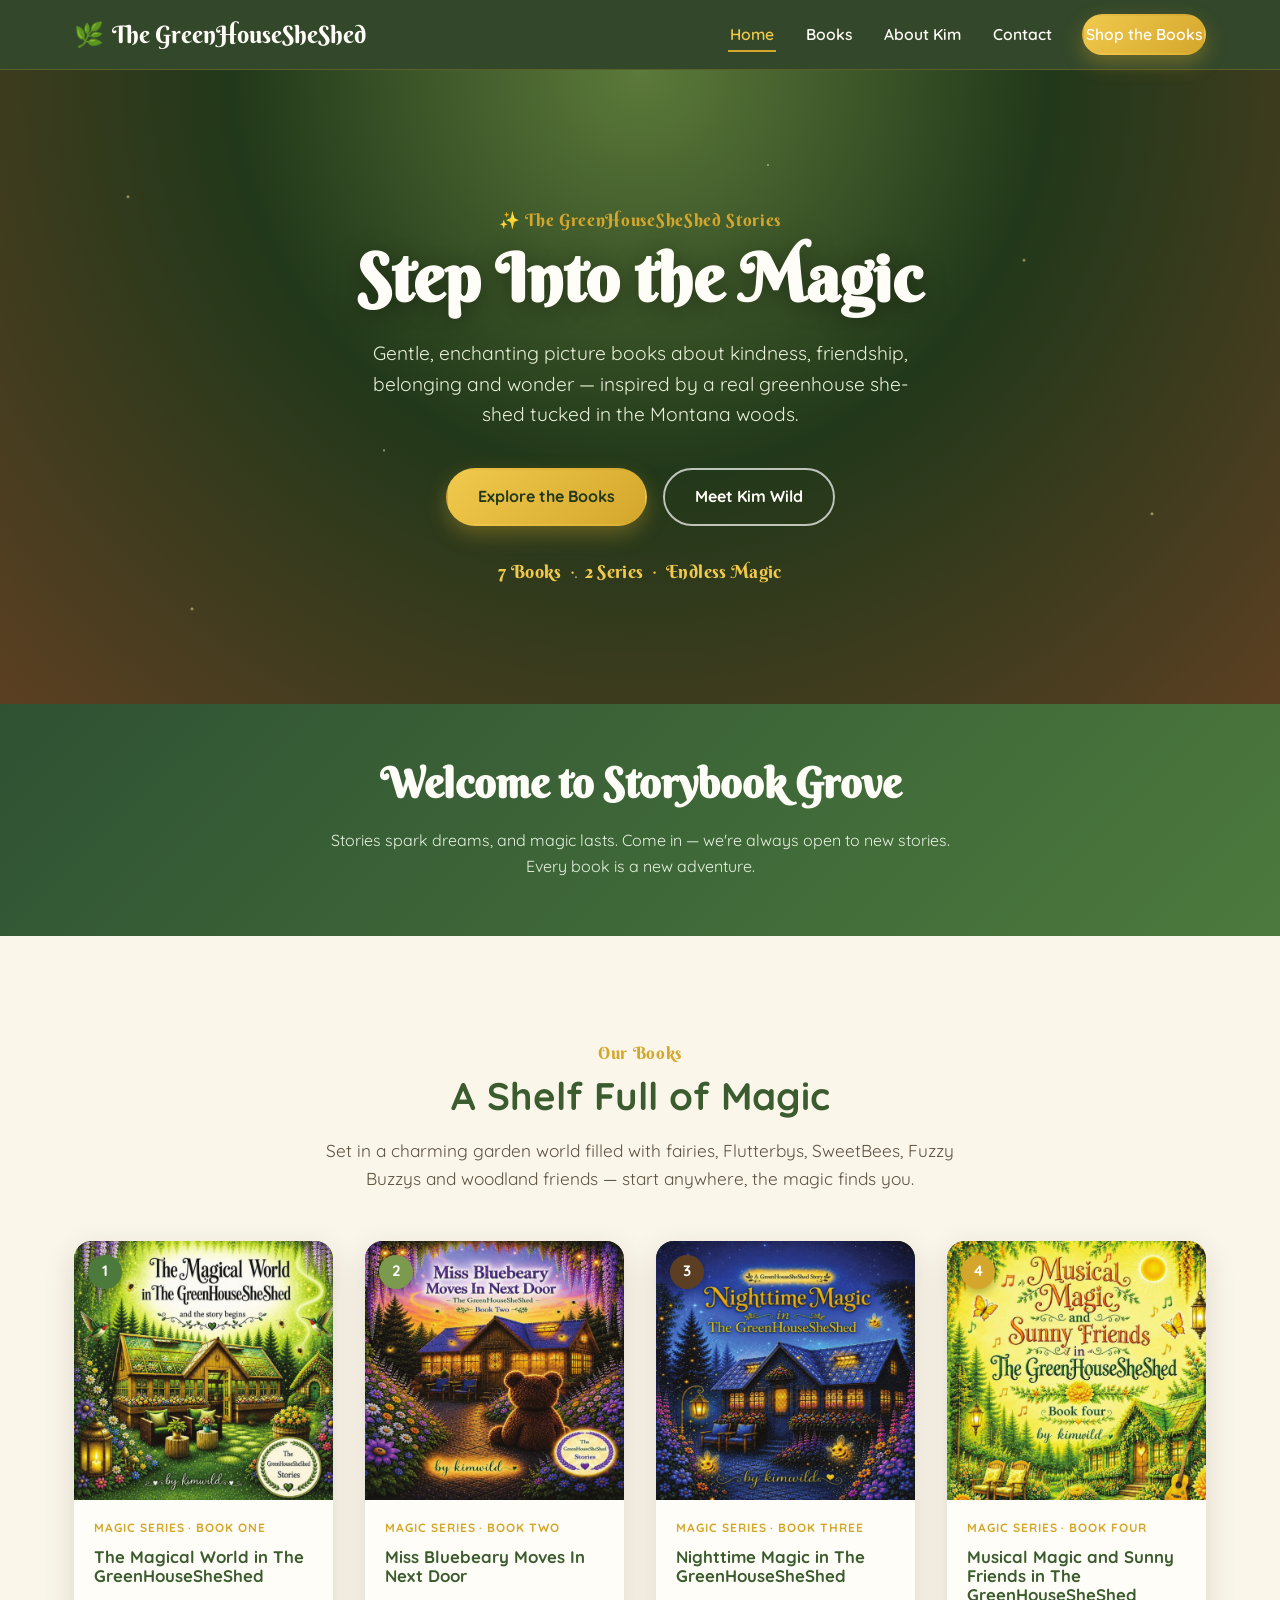
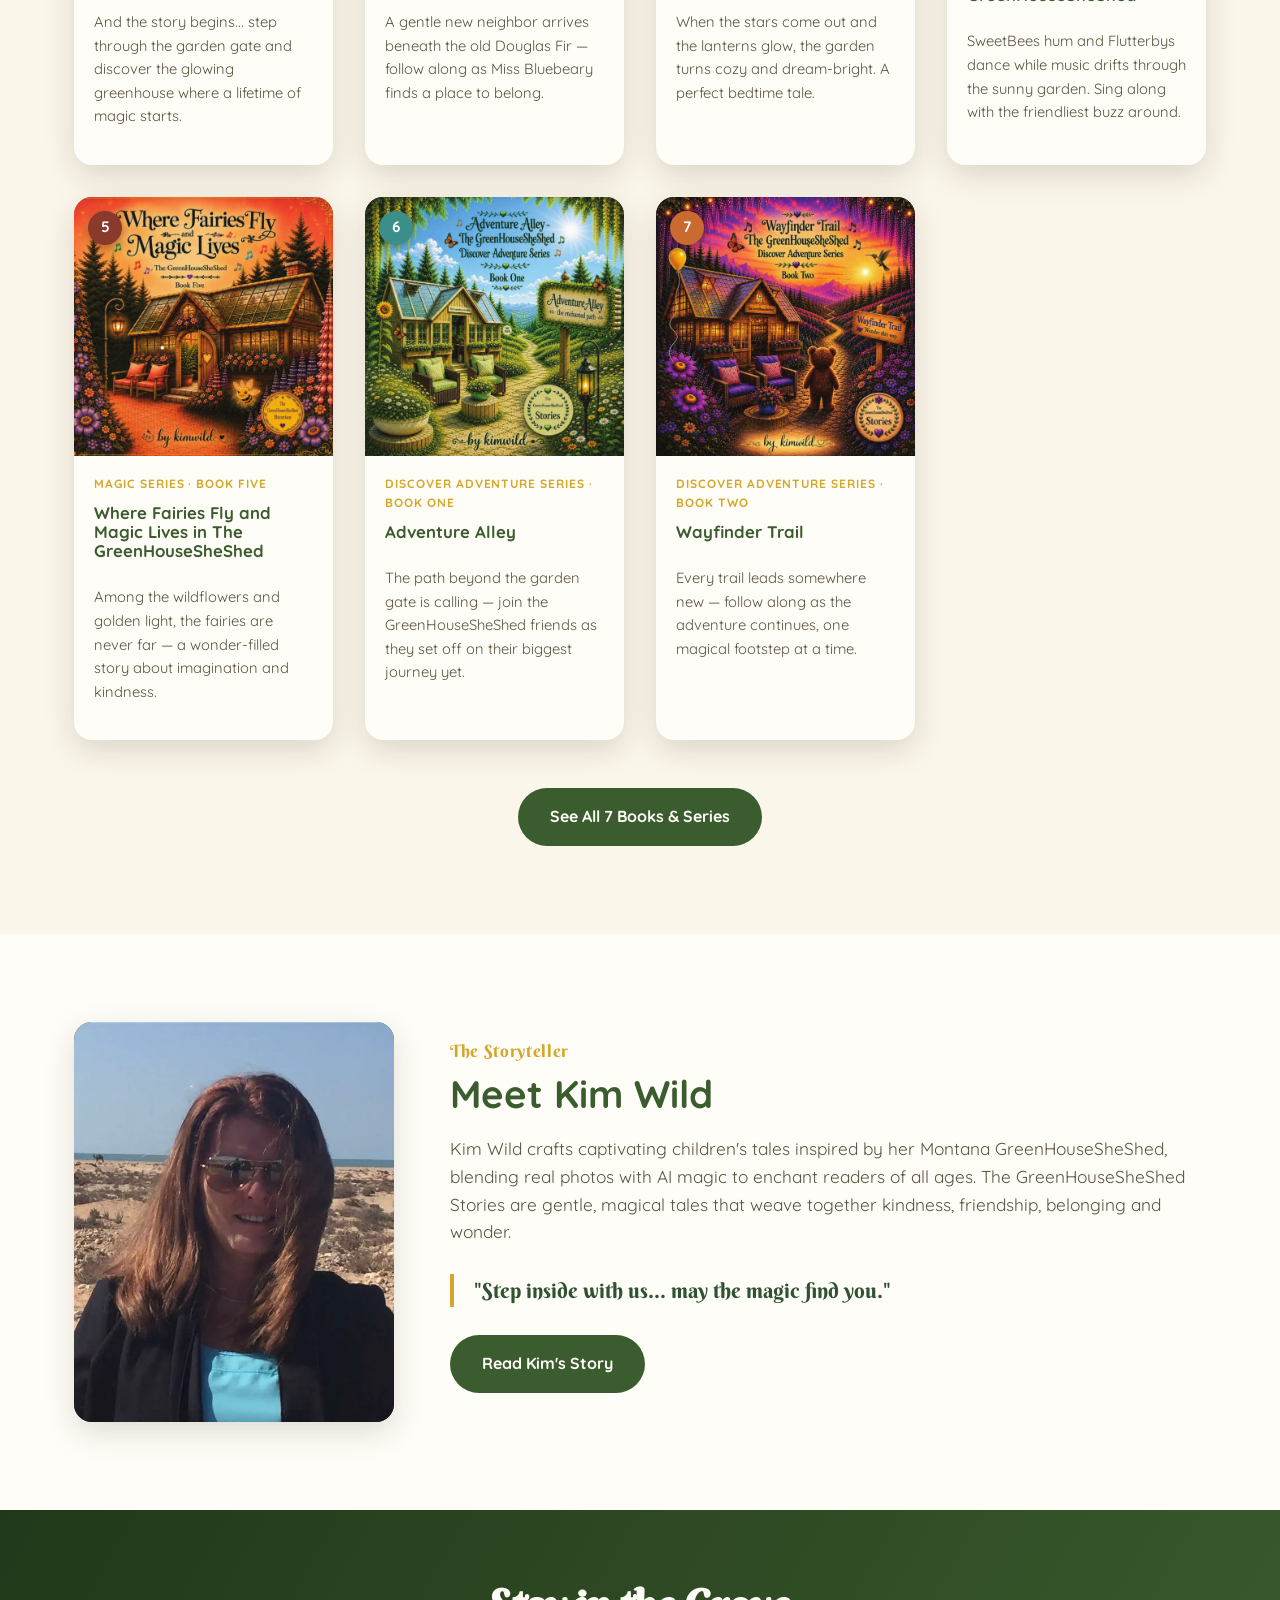
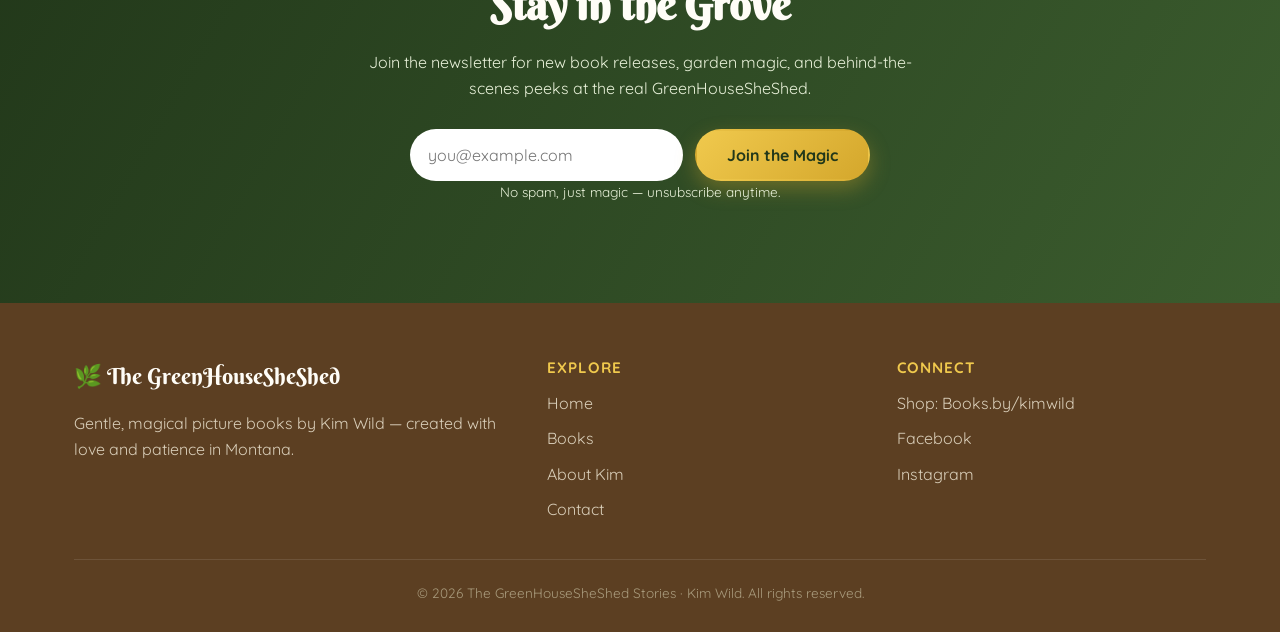
==== commit 214e24d2: "Wire up real cover images and author photo All 7 uploaded book covers already matched the documented" ====
--- a/index.html
+++ b/index.html
@@ -182,7 +182,7 @@
 <section style="background:var(--cream-light)">
   <div class="container about-grid">
     <div class="portrait">
-      <img src="assets/images/author-kim-wild.jpg" alt="Kim Wild, author and illustrator" loading="lazy" onerror="this.remove()">
+      <img src="assets/images/author-kim-wild.webp" alt="Kim Wild, author and illustrator" loading="lazy" onerror="this.remove()">
       <div class="portrait-fallback">Kim Wild<br>Author &amp; Illustrator</div>
     </div>
     <div>
